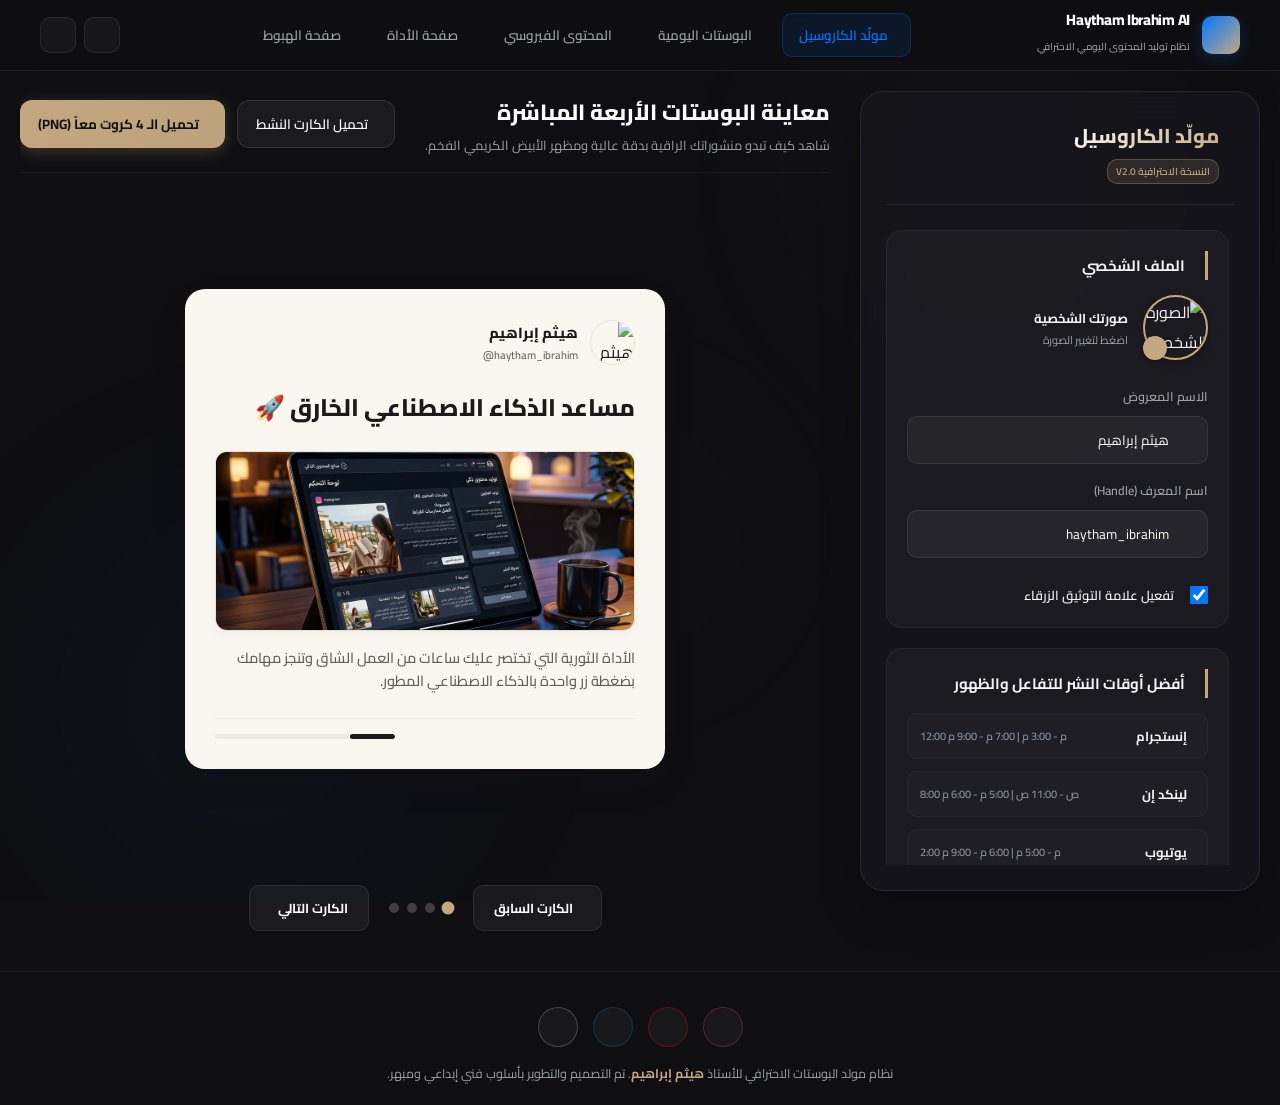
==== index.html @ 26514ce9 "Deploying Haytham AI Tools" ====
<!DOCTYPE html>
<html lang="ar" dir="rtl">
<head>
    <meta charset="UTF-8">
    <meta name="viewport" content="width=device-width, initial-scale=1.0">
    <title>مولد بوستات الكاروسيل الاحترافي | هيثم إبراهيم</title>
    
    <!-- خطوط جوجل الخط العربي Cairo والخط الإنجليزي للمؤشرات والأرقام Outfit -->
    <link rel="preconnect" href="https://fonts.googleapis.com">
    <link rel="preconnect" href="https://fonts.gstatic.com" crossorigin>
    <link href="https://fonts.googleapis.com/css2?family=Alexandria:wght@300;400;600;700;800&family=Cairo:wght@300;400;600;700;900&family=Outfit:wght@300;400;600;700&display=swap" rel="stylesheet">
    
    <!-- أيقونات RemixIcon العصرية فائقة الجودة -->
    <link href="https://cdn.jsdelivr.net/npm/remixicon@4.2.0/fonts/remixicon.css" rel="stylesheet" />
    
    <!-- نظام التنسيقات الرئيسي -->
    <link rel="stylesheet" href="css/style.css">
    
    <!-- مكتبة html2canvas لتحميل الصور بدقة عالية جداً -->
    <script src="https://cdn.jsdelivr.net/npm/html2canvas@1.4.1/dist/html2canvas.min.js"></script>
</head>
<body>

    <!-- كرات النيون التفاعلية في الخلفية -->
    <div class="bg-blobs">
        <div class="blob blob-1"></div>
        <div class="blob blob-2"></div>
        <div class="blob blob-3"></div>
    </div>

    <!-- شريط التنقل العلوي -->
    <nav class="top-navbar" id="main-nav">
        <div class="nav-container">
            <div class="nav-brand">
                <div class="brand-icon-wrap">
                    <i class="ri-robot-2-line"></i>
                </div>
                <div class="brand-text">
                    <h1>Haytham Ibrahim AI</h1>
                    <span class="brand-subtitle">نظام توليد المحتوى اليومي الاحترافي</span>
                </div>
            </div>
            <div class="nav-links">
                <a href="index.html" class="nav-link active"><i class="ri-layout-grid-line"></i> مولّد الكاروسيل</a>
                <a href="daily-posts.html" class="nav-link"><i class="ri-calendar-schedule-line"></i> البوستات اليومية</a>
                <a href="viral-generator.html" class="nav-link"><i class="ri-fire-fill"></i> المحتوى الفيروسي</a>
                <a href="tool.html" class="nav-link"><i class="ri-tools-line"></i> صفحة الأداة</a>
                <a href="instagram-profile.html" class="nav-link"><i class="ri-instagram-line"></i> صفحة الهبوط</a>
            </div>
            <div class="nav-actions">
                <button class="nav-action-btn-arrow" onclick="history.back()" title="رجوع"><i class="ri-arrow-right-line"></i></button>
                <button class="nav-action-btn-arrow" onclick="history.forward()" title="تقدم"><i class="ri-arrow-left-line"></i></button>
            </div>
        </div>
    </nav>

    <div class="app-container">
        <!-- شريط التحكم والإعدادات الجانبي (Editor) -->
        <aside class="sidebar">
            <div class="sidebar-logo">
                <i class="ri-magic-line"></i>
                <div>
                    <h2>مولّد الكاروسيل</h2>
                    <span class="badge-premium">النسخة الاحترافية V2.0</span>
                </div>
            </div>
            
            <div class="sidebar-sections-wrapper">
                <!-- 1. إعدادات الحساب والتوثيق -->
                <div class="sidebar-card">
                    <h3 class="card-title"><i class="ri-user-settings-line"></i> الملف الشخصي</h3>
                    
                    <div class="profile-editor">
                        <div class="avatar-uploader-container">
                            <div class="avatar-preview-wrapper">
                                <img id="profile-avatar-preview" src="personal_photo.png" alt="الصورة الشخصية">
                                <label for="avatar-upload" class="btn-upload-avatar">
                                    <i class="ri-camera-lens-line"></i>
                                </label>
                            </div>
                            <input type="file" id="avatar-upload" accept="image/*" style="display: none;">
                            <div class="avatar-uploader-info">
                                <span class="upload-title">صورتك الشخصية</span>
                                <small class="text-muted">اضغط لتغيير الصورة</small>
                            </div>
                        </div>
                        
                        <div class="form-group">
                            <label for="username-input">الاسم المعروض</label>
                            <div class="input-with-icon">
                                <i class="ri-user-line"></i>
                                <input type="text" id="username-input" value="هيثم إبراهيم" placeholder="أدخل اسمك الكريم">
                            </div>
                        </div>
                        
                        <div class="form-group">
                            <label for="handle-input">اسم المعرف (Handle)</label>
                            <div class="input-with-icon">
                                <i class="ri-at-line"></i>
                                <input type="text" id="handle-input" value="haytham_ibrahim" placeholder="مثال: haytham_tech">
                            </div>
                        </div>
                        
                        <div class="checkbox-group">
                            <input type="checkbox" id="verified-toggle" checked>
                            <label for="verified-toggle" class="verified-label">
                                <i class="ri-checkbox-circle-fill verified-badge-icon"></i>
                                <span>تفعيل علامة التوثيق الزرقاء</span>
                            </label>
                        </div>
                    </div>
                </div>

                <!-- بطاقة أوقات النشر المثالية -->
                <div class="sidebar-card publishing-times-card">
                    <h3 class="card-title"><i class="ri-time-line"></i> أفضل أوقات النشر للتفاعل والظهور</h3>
                    <div class="publishing-times-list">
                        <div class="time-item instagram">
                            <div class="platform-info">
                                <i class="ri-instagram-line"></i>
                                <span>إنستجرام</span>
                            </div>
                            <span class="time-value">12:00 م - 3:00 م | 7:00 م - 9:00 م</span>
                        </div>
                        <div class="time-item linkedin">
                            <div class="platform-info">
                                <i class="ri-linkedin-box-line"></i>
                                <span>لينكد إن</span>
                            </div>
                            <span class="time-value">8:00 ص - 11:00 ص | 5:00 م - 6:00 م</span>
                        </div>
                        <div class="time-item youtube">
                            <div class="platform-info">
                                <i class="ri-youtube-line"></i>
                                <span>يوتيوب</span>
                            </div>
                            <span class="time-value">2:00 م - 5:00 م | 6:00 م - 9:00 م</span>
                        </div>
                        <div class="time-item twitter-x">
                            <div class="platform-info">
                                <i class="ri-twitter-x-line"></i>
                                <span>منصة X</span>
                            </div>
                            <span class="time-value">9:00 ص - 12:00 م | 6:00 م - 8:00 م</span>
                        </div>
                    </div>
                </div>

                <!-- 2. التوليد التلقائي بالذكاء الاصطناعي (AI Automation System) -->
                <div class="sidebar-card" style="border: 1px solid rgba(0, 119, 255, 0.25); background: linear-gradient(135deg, rgba(0, 119, 255, 0.05) 0%, rgba(255,255,255,0.01) 100%);">
                    <h3 class="card-title" style="border-right-color: var(--accent-blue);"><i class="ri-robot-3-line" style="color: var(--accent-blue);"></i> صناعة المحتوى التلقائي بالذكاء الاصطناعي</h3>
                    
                    <div class="form-group">
                        <label for="ai-niche-select">تصنيف أداة الذكاء الاصطناعي</label>
                        <select id="ai-niche-select">
                            <option value="text">✍️ توليد وكتابة النصوص والمقالات (Text AI)</option>
                            <option value="image">🎨 تصميم الصور والرسم الرقمي (Image AI)</option>
                            <option value="video">🎬 تحرير وصناعة الفيديو والأنيميشن (Video AI)</option>
                            <option value="coding">💻 البرمجة وتطوير المواقع الذكية (Coding AI)</option>
                            <option value="productivity">⚡ تحسين الإنتاجية وتنظيم الأعمال (Productivity AI)</option>
                            <option value="audio">🎵 الهندسة الصوتية والموسيقى الذكية (Audio AI)</option>
                        </select>
                    </div>

                    <div class="form-group" style="margin-top: 10px; display: none;">
                        <label for="ai-tool-concept">اسم الأداة أو فكرتها باللغة العربية *</label>
                        <input type="text" id="ai-tool-concept" value="اتوماتيك مع التنوع">
                    </div>

                    <div class="form-group" style="margin-top: 10px;">
                        <label for="ai-tone-select">نبرة وصوت الكتابة</label>
                        <select id="ai-tone-select">
                            <option value="enthusiastic" selected>🔥 حماسي وتفاعلي جداً</option>
                            <option value="professional">💼 مهني ووقور</option>
                            <option value="creative">💡 إبداعي وعميق</option>
                            <option value="informative">📚 تعليمي ومبسط</option>
                        </select>
                    </div>

                    <button class="btn-primary" id="btn-generate-ai" style="width: 100%; justify-content: center; margin-top: 15px; background: linear-gradient(135deg, var(--accent-blue) 0%, #0055cc 100%); color: #fff; box-shadow: 0 4px 15px rgba(0, 119, 255, 0.3);">
                        <i class="ri-sparkles-line"></i>
                        <span>توليد المحتوى التلقائي للبوستات ✨</span>
                    </button>
                </div>

                <!-- 3. محرر البوستات الأربعة -->
                <div class="sidebar-card">
                    <h3 class="card-title"><i class="ri-draft-line"></i> محتوى كروت الكاروسيل (4 بوستات)</h3>
                    
                    <div class="tabs-control">
                        <button class="tab-btn active" data-tab="post-1">البوست 1 <small>الأداة</small></button>
                        <button class="tab-btn" data-tab="post-2">البوست 2 <small>الشرح</small></button>
                        <button class="tab-btn" data-tab="post-3">البوست 3 <small>الطريقة</small></button>
                        <button class="tab-btn" data-tab="post-4">البوست 4 <small>الرابط</small></button>
                    </div>
                    
                    <!-- محتوى التاب 1: الأداة -->
                    <div class="tab-pane active" id="pane-post-1">
                        <div class="form-group">
                            <label for="p1-title">عنوان البوست (اسم الأداة) *</label>
                            <input type="text" id="p1-title" value="مساعد الذكاء الاصطناعي الخارق 🚀" placeholder="أدخل اسم الأداة...">
                        </div>
                        <div class="form-group">
                            <label for="p1-subtitle">وصف البوست (الفكرة الأساسية)</label>
                            <textarea id="p1-subtitle" rows="3" placeholder="اكتب نبذة سريعة تشد الانتباه للأداة...">الأداة الثورية التي تختصر عليك ساعات من العمل الشاق وتنجز مهامك بضغطة زر واحدة بالذكاء الاصطناعي المطور.</textarea>
                        </div>
                        <div class="form-group">
                            <label for="p1-tag">شعار فرعي (Tag)</label>
                            <input type="text" id="p1-tag" value="أدوات ذكية" placeholder="مثال: ذكاء اصطناعي">
                        </div>
                        <div class="form-group" style="display: none;">
                            <label for="p1-icon">أيقونة الأداة</label>
                            <select id="p1-icon">
                                <option value="ri-magic-line" selected>عصا سحرية</option>
                                <option value="ri-cpu-line">معالج / تكنولوجيا</option>
                                <option value="ri-flashlight-line">برق / سرعة</option>
                                <option value="ri-code-s-slash-line">أكواد برمجية</option>
                                <option value="ri-lightbulb-line">فكرة / إضاءة</option>
                                <option value="ri-rocket-line">صاروخ</option>
                            </select>
                        </div>
                    </div>
                    
                    <!-- محتوى التاب 2: الشرح -->
                    <div class="tab-pane" id="pane-post-2">
                        <div class="form-group">
                            <label for="p2-title">عنوان البوست (الشرح) *</label>
                            <input type="text" id="p2-title" value="ما هي هذه الأداة وبماذا تفيدك؟ 🤔" placeholder="أدخل عنوان الشرح...">
                        </div>
                        <div class="form-group">
                            <label>أبرز المميزات والشرح (3 نقاط)</label>
                            <div class="input-list">
                                <div class="input-item">
                                    <span class="number-badge">1</span>
                                    <input type="text" class="p2-point" value="توليد فوري ومؤتمت للمحتوى الاحترافي بدون خبرة سابقة" placeholder="الميزة الأولى">
                                </div>
                                <div class="input-item">
                                    <span class="number-badge">2</span>
                                    <input type="text" class="p2-point" value="توفير أكثر من 70% من الوقت والجهد المبذول في التصميم والتفكير" placeholder="الميزة الثانية">
                                </div>
                                <div class="input-item">
                                    <span class="number-badge">3</span>
                                    <input type="text" class="p2-point" value="خوارزميات ذكية متوافقة تماماً مع معايير السيو والانتشار السريع" placeholder="الميزة الثالث">
                                </div>
                            </div>
                        </div>
                    </div>
                    
                    <!-- محتوى التاب 3: الطريقة -->
                    <div class="tab-pane" id="pane-post-3">
                        <div class="form-group">
                            <label for="p3-title">عنوان البوست (طريقة الاستخدام) *</label>
                            <input type="text" id="p3-title" value="طريقة الاستخدام بثلاث خطوات بسيطة 🛠️" placeholder="عنوان طريقة الاستخدام...">
                        </div>
                        <div class="form-group">
                            <label>خطوات الاستخدام بالتفصيل (3 خطوات)</label>
                            <div class="input-list">
                                <div class="input-item">
                                    <span class="number-badge">1</span>
                                    <input type="text" class="p3-step" value="قم بالدخول إلى رابط الأداة الرسمي الموضح في البوست القادم" placeholder="الخطوة الأولى">
                                </div>
                                <div class="input-item">
                                    <span class="number-badge">2</span>
                                    <input type="text" class="p3-step" value="اكتب فكرتك أو مشروعك ودع الذكاء الاصطناعي يقوم بالسحر فوراً" placeholder="الخطوة الثانية">
                                </div>
                                <div class="input-item">
                                    <span class="number-badge">3</span>
                                    <input type="text" class="p3-step" value="احفظ النتيجة بنقرة واحدة وشاركها مع أصدقائك ومتابعيك بكل سهولة" placeholder="الخطوة الثالثة">
                                </div>
                            </div>
                        </div>
                    </div>
                    
                    <!-- محتوى التاب 4: الرابط والدعوة تفاعلية -->
                    <div class="tab-pane" id="pane-post-4">
                        <div class="form-group">
                            <label for="p4-title">عنوان البوست (رابط الأداة) *</label>
                            <input type="text" id="p4-title" value="ابدأ الآن مجاناً ووفّر وقتك! 🔗" placeholder="أدخل عنوان الرابط...">
                        </div>
                        <div class="form-group" style="display: none;">
                            <label for="p4-link">رابط الأداة (الموقع)</label>
                            <input type="text" id="p4-link" value="www.haythamtech.com/tool" placeholder="أدخل رابط الأداة...">
                        </div>
                        <div class="form-group">
                            <label for="p4-cta">العبارة التفاعلية (في نهاية البوست) *</label>
                            <textarea id="p4-cta" rows="3" placeholder="عبارة تشجيعية في الأسفل...">احفظ الفيديو وتابعنى لتعرف كل جديد اضغط لايك شارك مع اصدقاء</textarea>
                        </div>
                        <div class="form-group">
                            <label for="p4-tag">شعار فرعي (Tag)</label>
                            <input type="text" id="p4-tag2" value="سجل الآن" placeholder="مثال: جربها الآن">
                        </div>
                    </div>
                </div>

                <!-- 3. خيارات التصميم (اللون الكريمي الأبيض) -->
                <div class="sidebar-card">
                    <h3 class="card-title"><i class="ri-palette-line"></i> تخصيص درجات الأبيض الكريمي</h3>
                    
                    <div class="theme-selector-grid">
                        <button class="theme-btn active" data-bg="#FAF6F0" data-text="#1A1A1A" data-accent="#C5A880" style="background-color: #FAF6F0; color: #1A1A1A;">
                            كريمي دافئ
                        </button>
                        <button class="theme-btn" data-bg="#F5EFEB" data-text="#2D2D2D" data-accent="#8E7C68" style="background-color: #F5EFEB; color: #2D2D2D;">
                            رمال ناعمة
                        </button>
                        <button class="theme-btn" data-bg="#FFFDF0" data-text="#1E1E1E" data-accent="#B3925D" style="background-color: #FFFDF0; color: #1E1E1E;">
                            ياقوت عاجي
                        </button>
                        <button class="theme-btn" data-bg="#FFFFFF" data-text="#111111" data-accent="#0077FF" style="background-color: #FFFFFF; color: #111111;">
                            أبيض ناصع
                        </button>
                    </div>

                    <div class="form-group" style="margin-top: 15px;">
                        <label for="card-shadow-slider">قوة ظلال الكروت الراقية</label>
                        <input type="range" id="card-shadow-slider" min="0" max="3" value="1" step="1">
                        <div class="slider-labels">
                            <span>بدون</span>
                            <span>خفيفة</span>
                            <span>متوسطة</span>
                            <span>طافية</span>
                        </div>
                    </div>
                    
                    <div class="form-group">
                        <label for="card-radius-slider">استدارة زوايا الكروت</label>
                        <input type="range" id="card-radius-slider" min="0" max="30" value="16" step="2">
                    </div>

                    <div class="form-group" style="margin-top: 15px;">
                        <label for="card-size-select">أبعاد ومقاس المنشور (Social Media Size)</label>
                        <select id="card-size-select">
                            <option value="ratio-1-1" selected>🟥 مربع (1:1) - LinkedIn / Instagram Carousel</option>
                            <option value="ratio-4-5">📊 بورتريه (4:5) - Instagram Feed / Facebook</option>
                            <option value="ratio-9-16">📱 طولي / ريلز (9:16) - Story / TikTok / Shorts</option>
                            <option value="ratio-16-9">🖥️ أفقي (16:9) - Twitter / X / YouTube</option>
                        </select>
                    </div>
                </div>

                <!-- 4. روابط سريعة للموقع والأداة -->
                <div class="sidebar-card action-card">
                    <h3 class="card-title"><i class="ri-link-m"></i> صفحة الأداة والشرح</h3>
                    <p class="text-sm">قمنا بإنشاء صفحة هبوط إبداعية متكاملة ومستقلة تحتوي على الأداة بالشرح الحصري باسمك وصورتك الشخصية.</p>
                    <a href="tool.html" target="_blank" class="btn-link-tool">
                        <i class="ri-external-link-line"></i>
                        <span>عرض صفحة الأداة والشرح (tool.html)</span>
                    </a>
                    
                    <button id="btn-copy-manychat-link" class="btn-secondary" style="width: 100%; justify-content: center; margin-top: 10px; font-size: 13px; background: rgba(0, 119, 255, 0.1); color: var(--accent-blue); border-color: rgba(0, 119, 255, 0.2); transition: all 0.3s ease;">
                        <i class="ri-robot-line"></i>
                        <span>نسخ رابط الأداة لـ ManyChat 🤖</span>
                    </button>
                </div>

                <!-- 5. الكابشن والهاشتاجات المولدة الجاهزة للنشر -->
                <div class="sidebar-card" id="ai-caption-card" style="display: none; border: 1px dashed rgba(197, 168, 128, 0.3); background: rgba(197, 168, 128, 0.02);">
                    <h3 class="card-title"><i class="ri-chat-quote-line"></i> كابشن وهاشتاجات شبكات التواصل</h3>
                    <p class="text-sm" style="margin-bottom: 10px;">تم توليد كابشن جاهز ومقالات وهاشتاجات مخصصة للأداة لتنسخها وتنشرها مع الكروت فوراً!</p>
                    
                    <div class="form-group">
                        <textarea id="ai-caption-output" rows="8" readonly style="background: rgba(0,0,0,0.15); border-color: rgba(255,255,255,0.05); color: #fff; font-size: 12px; line-height: 1.5; direction: rtl; font-family: 'Cairo', sans-serif; resize: none;"></textarea>
                    </div>
                    
                    <button class="btn-secondary" id="btn-copy-caption" style="width: 100%; justify-content: center; margin-top: 10px; font-size: 12px;">
                        <i class="ri-file-copy-2-line"></i>
                        <span>نسخ الكابشن والهاشتاجات 📋</span>
                    </button>
                </div>
            </div>
        </aside>

        <!-- منطقة العرض المباشر للبوستات الأربعة (Live Preview) -->
        <main class="main-content">
            <header class="preview-header">
                <div>
                    <h1>معاينة البوستات الأربعة المباشرة</h1>
                    <p class="text-muted">شاهد كيف تبدو منشوراتك الراقية بدقة عالية ومظهر الأبيض الكريمي الفخم.</p>
                </div>
                
                <div class="header-actions">
                    <button class="btn-secondary" id="btn-export-single" title="تحميل الكارت النشط حالياً">
                        <i class="ri-image-line"></i>
                        <span>تحميل الكارت النشط</span>
                    </button>
                    <button class="btn-primary" id="btn-export-all">
                        <i class="ri-download-cloud-2-line"></i>
                        <span>تحميل الـ 4 كروت معاً (PNG)</span>
                    </button>
                </div>
            </header>

            <!-- الكروت الأربعة - الكاروسيل الفعلي -->
            <div class="carousel-preview-container">
                
                <!-- كارت 1: الأداة -->
                <div class="carousel-card active-card" id="post-card-1" data-slide="1">
                    <!-- رأس الكارت: الملف الشخصي والتوثيق -->
                    <div class="card-header-profile">
                        <div class="profile-left">
                            <img class="user-avatar-img" src="personal_photo.png" alt="هيثم إبراهيم">
                            <div class="profile-info-text">
                                <div class="name-badge-wrapper">
                                    <span class="user-display-name">هيثم إبراهيم</span>
                                    <i class="ri-checkbox-circle-fill verified-badge-icon" id="card-verified-1"></i>
                                </div>
                                <span class="user-handle-text">@haytham_ibrahim</span>
                            </div>
                        </div>
                        <i class="ri-more-line card-menu-dots"></i>
                    </div>

                    <!-- محتوى الكارت -->
                    <div class="card-body">
                        <div class="card-tag-wrapper">
                            <span class="card-tag" id="card-1-tag">أدوات ذكية</span>
                        </div>
                        
                        <h2 class="card-headline-title" id="card-1-title">مساعد الذكاء الاصطناعي الخارق 🚀</h2>
                        
                        <div class="card-main-image-container">
                            <img id="card-1-image-element" src="tool_example_mockup.png" alt="توضيح عمل الأداة" class="card-main-image">
                            <!-- عنصر مخفي للمحافظة على توافق منطق الجافاسكريبت للأيقونات -->
                            <i id="card-1-icon-element" style="display: none;"></i>
                        </div>

                        <p class="card-description-text" id="card-1-desc">الأداة الثورية التي تختصر عليك ساعات من العمل الشاق وتنجز مهامك بضغطة زر واحدة بالذكاء الاصطناعي المطور.</p>
                    </div>

                    <!-- ذيل الكارت: التفاعل والمؤشر -->
                    <div class="card-footer">
                        <div class="interactive-icons">
                            <i class="ri-heart-3-line"></i>
                            <i class="ri-chat-3-line"></i>
                            <i class="ri-share-forward-line"></i>
                        </div>
                        <div class="slide-indicator">
                            <div class="progress-bar-container">
                                <div class="progress-bar-fill" style="width: 25%;"></div>
                            </div>
                        </div>
                    </div>
                </div>

                <!-- كارت 2: الشرح -->
                <div class="carousel-card" id="post-card-2" data-slide="2">
                    <div class="card-header-profile">
                        <div class="profile-left">
                            <img class="user-avatar-img" src="personal_photo.png" alt="هيثم إبراهيم">
                            <div class="profile-info-text">
                                <div class="name-badge-wrapper">
                                    <span class="user-display-name">هيثم إبراهيم</span>
                                    <i class="ri-checkbox-circle-fill verified-badge-icon" id="card-verified-2"></i>
                                </div>
                                <span class="user-handle-text">@haytham_ibrahim</span>
                            </div>
                        </div>
                        <i class="ri-more-line card-menu-dots"></i>
                    </div>

                    <div class="card-body">
                        <div class="card-tag-wrapper">
                            <span class="card-tag">الشرح المفصل</span>
                        </div>
                        
                        <h2 class="card-headline-title" id="card-2-title">ما هي هذه الأداة وبماذا تفيدك؟ 🤔</h2>
                        
                        <div class="card-points-list">
                            <div class="card-point-item">
                                <div class="point-icon"><i class="ri-checkbox-circle-line"></i></div>
                                <p id="card-2-p1">توليد فوري ومؤتمت للمحتوى الاحترافي بدون خبرة سابقة</p>
                            </div>
                            <div class="card-point-item">
                                <div class="point-icon"><i class="ri-checkbox-circle-line"></i></div>
                                <p id="card-2-p2">توفير أكثر من 70% من الوقت والجهد المبذول في التصميم والتفكير</p>
                            </div>
                            <div class="card-point-item">
                                <div class="point-icon"><i class="ri-checkbox-circle-line"></i></div>
                                <p id="card-2-p3">خوارزميات ذكية متوافقة تماماً مع معايير السيو والانتشار السريع</p>
                            </div>
                        </div>
                    </div>

                    <div class="card-footer">
                        <div class="interactive-icons">
                            <i class="ri-heart-3-line"></i>
                            <i class="ri-chat-3-line"></i>
                            <i class="ri-share-forward-line"></i>
                        </div>
                        <div class="slide-indicator">
                            <div class="progress-bar-container">
                                <div class="progress-bar-fill" style="width: 50%;"></div>
                            </div>
                        </div>
                    </div>
                </div>

                <!-- كارت 3: الطريقة -->
                <div class="carousel-card" id="post-card-3" data-slide="3">
                    <div class="card-header-profile">
                        <div class="profile-left">
                            <img class="user-avatar-img" src="personal_photo.png" alt="هيثم إبراهيم">
                            <div class="profile-info-text">
                                <div class="name-badge-wrapper">
                                    <span class="user-display-name">هيثم إبراهيم</span>
                                    <i class="ri-checkbox-circle-fill verified-badge-icon" id="card-verified-3"></i>
                                </div>
                                <span class="user-handle-text">@haytham_ibrahim</span>
                            </div>
                        </div>
                        <i class="ri-more-line card-menu-dots"></i>
                    </div>

                    <div class="card-body">
                        <div class="card-tag-wrapper">
                            <span class="card-tag">خطوات الاستخدام</span>
                        </div>
                        
                        <h2 class="card-headline-title" id="card-3-title">طريقة الاستخدام بثلاث خطوات بسيطة 🛠️</h2>
                        
                        <div class="card-steps-vertical">
                            <div class="card-step-item">
                                <div class="step-num-badge">1</div>
                                <p id="card-3-s1">قم بالدخول إلى رابط الأداة الرسمي الموضح في البوست القادم</p>
                            </div>
                            <div class="card-step-item">
                                <div class="step-num-badge">2</div>
                                <p id="card-3-s2">اكتب فكرتك أو مشروعك ودع الذكاء الاصطناعي يقوم بالسحر فوراً</p>
                            </div>
                            <div class="card-step-item">
                                <div class="step-num-badge">3</div>
                                <p id="card-3-s3">احفظ النتيجة بنقرة واحدة وشاركها مع أصدقائك ومتابعيك بكل سهولة</p>
                            </div>
                        </div>
                    </div>

                    <div class="card-footer">
                        <div class="interactive-icons">
                            <i class="ri-heart-3-line"></i>
                            <i class="ri-chat-3-line"></i>
                            <i class="ri-share-forward-line"></i>
                        </div>
                        <div class="slide-indicator">
                            <div class="progress-bar-container">
                                <div class="progress-bar-fill" style="width: 75%;"></div>
                            </div>
                        </div>
                    </div>
                </div>

                <!-- كارت 4: الرابط والدعوة التفاعلية -->
                <div class="carousel-card" id="post-card-4" data-slide="4">
                    <div class="card-header-profile">
                        <div class="profile-left">
                            <img class="user-avatar-img" src="personal_photo.png" alt="هيثم إبراهيم">
                            <div class="profile-info-text">
                                <div class="name-badge-wrapper">
                                    <span class="user-display-name">هيثم إبراهيم</span>
                                    <i class="ri-checkbox-circle-fill verified-badge-icon" id="card-verified-4"></i>
                                </div>
                                <span class="user-handle-text">@haytham_ibrahim</span>
                            </div>
                        </div>
                        <i class="ri-more-line card-menu-dots"></i>
                    </div>

                    <div class="card-body">
                        <div class="card-tag-wrapper">
                            <span class="card-tag" id="card-4-tag">جربها الآن</span>
                        </div>
                        
                        <h2 class="card-headline-title" id="card-4-title">ابدأ الآن مجاناً ووفّر وقتك! 🔗</h2>
                        
                        <!-- تصميم كارت الرابط الفاخر -->
                        <div class="card-link-container" style="display: none;">
                            <i class="ri-global-line link-globe-icon"></i>
                            <span class="link-url-display" id="card-4-link-display">www.haythamtech.com/tool</span>
                        </div>

                        <!-- العبارة التفاعلية الكبيرة المطلوبة -->
                        <div class="card-cta-box">
                            <p id="card-4-cta-text">احفظ الفيديو وتابعنى لتعرف كل جديد اضغط لايك شارك مع اصدقاء</p>
                        </div>
                    </div>

                    <div class="card-footer">
                        <div class="interactive-icons">
                            <i class="ri-heart-3-line"></i>
                            <i class="ri-chat-3-line"></i>
                            <i class="ri-share-forward-line"></i>
                        </div>
                        <div class="slide-indicator">
                            <div class="progress-bar-container">
                                <div class="progress-bar-fill" style="width: 100%;"></div>
                            </div>
                        </div>
                    </div>
                </div>

            </div>

            <!-- أزرار الانتقال لكروت المعاينة -->
            <div class="carousel-navigation-buttons">
                <button class="nav-btn prev-btn" id="btn-prev-slide"><i class="ri-arrow-right-s-line"></i> الكارت السابق</button>
                <div class="nav-dots" id="carousel-dots-container">
                    <span class="nav-dot active-dot" data-slide="1"></span>
                    <span class="nav-dot" data-slide="2"></span>
                    <span class="nav-dot" data-slide="3"></span>
                    <span class="nav-dot" data-slide="4"></span>
                </div>
                <button class="nav-btn next-btn" id="btn-next-slide">الكارت التالي <i class="ri-arrow-left-s-line"></i></button>
            </div>
        </main>
    </div>

    <!-- تذييل الصفحة الاحترافي -->
    <footer class="app-footer">
        <div class="footer-socials">
            <a href="https://instagram.com" target="_blank" class="footer-social-icon instagram"><i class="ri-instagram-line"></i></a>
            <a href="https://youtube.com" target="_blank" class="footer-social-icon youtube"><i class="ri-youtube-line"></i></a>
            <a href="https://linkedin.com" target="_blank" class="footer-social-icon linkedin"><i class="ri-linkedin-box-line"></i></a>
            <a href="https://twitter.com" target="_blank" class="footer-social-icon twitter-x"><i class="ri-twitter-x-line"></i></a>
        </div>
        <p>نظام مولد البوستات الاحترافي للأستاذ <strong>هيثم إبراهيم</strong>. تم التصميم والتطوير بأسلوب فني إبداعي ومبهر.</p>
    </footer>

    <!-- استدعاء المنطق البرمجي -->
    <!-- مكتبة JSZip لتحميل الكروت في ملف مضغوط لتخطي حظر المتصفح -->
    <script src="https://cdnjs.cloudflare.com/ajax/libs/jszip/3.10.1/jszip.min.js"></script>
    <script src="js/app.js"></script>
</body>
</html>
---- css/style.css ----
/* ------------------------------------------------------------- */
/* نظام التنسيقات الرئيسي الفاخر | مولد كروت الكاروسيل للأستاذ هيثم إبراهيم */
/* ------------------------------------------------------------- */

/* 1. إعدادات المتغيرات العامة للألوان والنظام البصري */
:root {
    --bg-app-dark: #0f0f12;
    --bg-sidebar-dark: rgba(22, 22, 28, 0.75);
    --border-glass: rgba(255, 255, 255, 0.08);
    --text-primary-dark: #f3f3f6;
    --text-secondary-dark: #9da0a6;
    --accent-blue: #0077FF;
    --accent-gold: #C5A880;
    
    /* متغيرات كروت الكاروسيل الافتراضية (Creamy White Theme) */
    --card-bg: #FAF6F0;
    --card-text-main: #1A1A1A;
    --card-text-muted: #625E5A;
    --card-accent: #C5A880;
    --card-border-radius: 20px;
    --card-shadow: 0 15px 35px rgba(34, 30, 26, 0.08), 0 5px 15px rgba(34, 30, 26, 0.04);
}

/* 2. التهيئة العامة للمستعرض والصفحة */
* {
    margin: 0;
    padding: 0;
    box-sizing: border-box;
    font-family: 'Cairo', 'Alexandria', sans-serif;
    outline: none;
    -webkit-tap-highlight-color: transparent;
}

body {
    background-color: var(--bg-app-dark);
    color: var(--text-primary-dark);
    min-height: 100vh;
    display: flex;
    flex-direction: column;
    overflow-x: hidden;
    position: relative;
}

/* كرات النيون التفاعلية في الخلفية لجعل التصميم نابضاً بالحياة */
.bg-blobs {
    position: fixed;
    top: 0;
    left: 0;
    width: 100vw;
    height: 100vh;
    z-index: -1;
    overflow: hidden;
    pointer-events: none;
}

.blob {
    position: absolute;
    border-radius: 50%;
    filter: blur(120px);
    opacity: 0.15;
    animation: floatBlob 12s infinite alternate ease-in-out;
}

.blob-1 {
    width: 450px;
    height: 450px;
    background: radial-gradient(circle, rgba(197,168,128,0.5) 0%, rgba(0,0,0,0) 70%);
    top: -50px;
    right: 5%;
}

.blob-2 {
    width: 600px;
    height: 600px;
    background: radial-gradient(circle, rgba(0,119,255,0.4) 0%, rgba(0,0,0,0) 70%);
    bottom: -100px;
    left: -50px;
    animation-delay: 2s;
}

.blob-3 {
    width: 350px;
    height: 350px;
    background: radial-gradient(circle, rgba(239,234,228,0.3) 0%, rgba(0,0,0,0) 70%);
    top: 40%;
    left: 35%;
    animation-delay: 4s;
}

@keyframes floatBlob {
    0% { transform: translate(0, 0) scale(1); }
    100% { transform: translate(40px, 30px) scale(1.1); }
}

/* 3. حاوية التطبيق الرئيسي */
.app-container {
    display: flex;
    flex: 1;
    width: 100%;
    max-width: 1600px;
    margin: 0 auto;
    padding: 20px;
    gap: 30px;
}

/* 4. شريط التحكم والإعدادات الجانبي (Aside) */
.sidebar {
    width: 400px;
    flex-shrink: 0;
    background: var(--bg-sidebar-dark);
    backdrop-filter: blur(25px);
    -webkit-backdrop-filter: blur(25px);
    border: 1px solid var(--border-glass);
    border-radius: 24px;
    padding: 25px;
    display: flex;
    flex-direction: column;
    height: calc(100vh - 100px);
    position: sticky;
    top: 20px;
    box-shadow: 0 20px 40px rgba(0, 0, 0, 0.3);
    z-index: 10;
}

.sidebar-logo {
    display: flex;
    align-items: center;
    gap: 15px;
    margin-bottom: 25px;
    padding-bottom: 20px;
    border-bottom: 1px solid var(--border-glass);
}

.sidebar-logo i {
    font-size: 28px;
    color: var(--accent-gold);
    text-shadow: 0 0 10px rgba(197, 168, 128, 0.4);
}

.sidebar-logo h2 {
    font-size: 20px;
    font-weight: 800;
    background: linear-gradient(135deg, #fff 0%, #C5A880 100%);
    -webkit-background-clip: text;
    -webkit-text-fill-color: transparent;
}

.badge-premium {
    font-size: 10px;
    background: rgba(197, 168, 128, 0.15);
    color: var(--accent-gold);
    padding: 2px 8px;
    border-radius: 10px;
    border: 1px solid rgba(197, 168, 128, 0.3);
    font-weight: 600;
    margin-top: 2px;
    display: inline-block;
}

.sidebar-sections-wrapper {
    flex: 1;
    overflow-y: auto;
    padding-right: 5px;
    display: flex;
    flex-direction: column;
    gap: 20px;
}

/* تنسيق شريط التمرير داخل السايدبار */
.sidebar-sections-wrapper::-webkit-scrollbar {
    width: 6px;
}
.sidebar-sections-wrapper::-webkit-scrollbar-track {
    background: transparent;
}
.sidebar-sections-wrapper::-webkit-scrollbar-thumb {
    background: rgba(255, 255, 255, 0.1);
    border-radius: 10px;
}
.sidebar-sections-wrapper::-webkit-scrollbar-thumb:hover {
    background: rgba(255, 255, 255, 0.2);
}

/* بطاقات التحكم داخل السايدبار */
.sidebar-card {
    background: rgba(255, 255, 255, 0.03);
    border: 1px solid rgba(255, 255, 255, 0.05);
    border-radius: 16px;
    padding: 20px;
}

.card-title {
    font-size: 15px;
    font-weight: 700;
    color: var(--text-primary-dark);
    margin-bottom: 15px;
    display: flex;
    align-items: center;
    gap: 10px;
    border-right: 3px solid var(--accent-gold);
    padding-right: 10px;
}

/* محرر الملف الشخصي */
.profile-editor {
    display: flex;
    flex-direction: column;
    gap: 15px;
}

.avatar-uploader-container {
    display: flex;
    align-items: center;
    gap: 15px;
    margin-bottom: 10px;
}

.avatar-preview-wrapper {
    position: relative;
    width: 65px;
    height: 65px;
    border-radius: 50%;
    border: 2px solid var(--accent-gold);
    box-shadow: 0 4px 10px rgba(0, 0, 0, 0.2);
}

.avatar-preview-wrapper img {
    width: 100%;
    height: 100%;
    object-fit: cover;
    border-radius: 50%;
}

.btn-upload-avatar {
    position: absolute;
    bottom: -2px;
    left: -2px;
    width: 24px;
    height: 24px;
    border-radius: 50%;
    background: var(--accent-gold);
    color: #1A1A1A;
    display: flex;
    align-items: center;
    justify-content: center;
    cursor: pointer;
    font-size: 12px;
    box-shadow: 0 2px 5px rgba(0,0,0,0.3);
    transition: all 0.2s ease;
}

.btn-upload-avatar:hover {
    transform: scale(1.1);
    background: #fff;
}

.avatar-uploader-info {
    display: flex;
    flex-direction: column;
}

.avatar-uploader-info .upload-title {
    font-size: 13px;
    font-weight: 700;
    color: var(--text-primary-dark);
}

.text-muted {
    font-size: 11px;
    color: var(--text-secondary-dark);
}

/* تنسيقات عناصر النماذج (Forms Elements) */
.form-group {
    display: flex;
    flex-direction: column;
    gap: 8px;
}

.form-group label {
    font-size: 12.5px;
    font-weight: 600;
    color: var(--text-secondary-dark);
}

.input-with-icon {
    position: relative;
}

.input-with-icon i {
    position: absolute;
    right: 12px;
    top: 50%;
    transform: translateY(-50%);
    color: var(--text-secondary-dark);
    font-size: 15px;
}

.input-with-icon input {
    padding-right: 38px !important;
}

input[type="text"], select, textarea {
    width: 100%;
    padding: 10px 14px;
    background: rgba(255, 255, 255, 0.05);
    border: 1px solid rgba(255, 255, 255, 0.08);
    border-radius: 10px;
    color: #fff;
    font-size: 13.5px;
    font-family: 'Cairo', sans-serif;
    transition: all 0.3s ease;
}

input[type="text"]:focus, select:focus, textarea:focus {
    border-color: var(--accent-gold);
    background: rgba(255, 255, 255, 0.08);
    box-shadow: 0 0 8px rgba(197, 168, 128, 0.2);
}

.checkbox-group {
    display: flex;
    align-items: center;
    gap: 10px;
    margin-top: 10px;
}

.checkbox-group input[type="checkbox"] {
    width: 18px;
    height: 18px;
    cursor: pointer;
    accent-color: var(--accent-blue);
}

.verified-label {
    display: flex;
    align-items: center;
    gap: 6px;
    font-size: 13px;
    font-weight: 600;
    color: var(--text-primary-dark);
    cursor: pointer;
}

.verified-badge-icon {
    color: var(--accent-blue);
    font-size: 16px;
}

/* تبديل تبويبات البوستات الأربعة */
.tabs-control {
    display: grid;
    grid-template-columns: repeat(4, 1fr);
    gap: 5px;
    margin-bottom: 15px;
    background: rgba(0, 0, 0, 0.2);
    padding: 4px;
    border-radius: 10px;
}

.tab-btn {
    padding: 8px 4px;
    background: transparent;
    border: none;
    color: var(--text-secondary-dark);
    font-size: 11px;
    font-weight: 700;
    cursor: pointer;
    border-radius: 6px;
    transition: all 0.2s ease;
    display: flex;
    flex-direction: column;
    align-items: center;
}

.tab-btn small {
    font-size: 8.5px;
    opacity: 0.8;
    margin-top: 1px;
}

.tab-btn.active {
    background: var(--accent-gold);
    color: #1A1A1A;
}

.tab-pane {
    display: none;
    flex-direction: column;
    gap: 15px;
}

.tab-pane.active {
    display: flex;
}

/* قائمة المدخلات المتسلسلة للمميزات والخطوات */
.input-list {
    display: flex;
    flex-direction: column;
    gap: 10px;
}

.input-item {
    display: flex;
    align-items: center;
    gap: 10px;
}

.number-badge {
    width: 25px;
    height: 25px;
    border-radius: 50%;
    background: rgba(197, 168, 128, 0.15);
    color: var(--accent-gold);
    border: 1px solid rgba(197, 168, 128, 0.3);
    display: flex;
    align-items: center;
    justify-content: center;
    font-size: 12px;
    font-weight: 700;
    flex-shrink: 0;
}

/* اختيار درجات الأبيض الكريمي */
.theme-selector-grid {
    display: grid;
    grid-template-columns: repeat(2, 1fr);
    gap: 10px;
}

.theme-btn {
    padding: 10px;
    border: 1px solid rgba(255,255,255,0.08);
    border-radius: 10px;
    cursor: pointer;
    font-size: 12.5px;
    font-weight: 700;
    transition: all 0.2s ease;
}

.theme-btn.active {
    outline: 2px solid var(--accent-gold);
    transform: scale(1.02);
}

.slider-labels {
    display: flex;
    justify-content: space-between;
    font-size: 11px;
    color: var(--text-secondary-dark);
    margin-top: 4px;
}

/* كارت الانتقال لصفحة الشرح */
.action-card {
    background: linear-gradient(135deg, rgba(197, 168, 128, 0.08) 0%, rgba(255,255,255,0.02) 100%);
    border: 1px solid rgba(197, 168, 128, 0.15);
    display: flex;
    flex-direction: column;
    gap: 12px;
}

.text-sm {
    font-size: 12px;
    color: var(--text-secondary-dark);
    line-height: 1.5;
}

.btn-link-tool {
    width: 100%;
    display: flex;
    align-items: center;
    justify-content: center;
    gap: 8px;
    padding: 10px;
    background: var(--accent-gold);
    color: #1a1a1a;
    text-decoration: none;
    border-radius: 10px;
    font-size: 13px;
    font-weight: 700;
    transition: all 0.3s ease;
    box-shadow: 0 4px 15px rgba(197, 168, 128, 0.2);
}

.btn-link-tool:hover {
    transform: translateY(-2px);
    background: #fff;
    box-shadow: 0 6px 20px rgba(255,255,255,0.15);
}

/* 5. منطقة المحتوى والمعاينة الرئيسية (Main View) */
.main-content {
    flex: 1;
    display: flex;
    flex-direction: column;
    height: calc(100vh - 40px);
    overflow-y: auto;
}

.preview-header {
    display: flex;
    justify-content: space-between;
    align-items: center;
    margin-bottom: 25px;
    padding-bottom: 15px;
    border-bottom: 1px solid rgba(255, 255, 255, 0.05);
}

.preview-header h1 {
    font-size: 22px;
    font-weight: 800;
    color: #fff;
}

.preview-header p {
    font-size: 13px;
}

.header-actions {
    display: flex;
    gap: 12px;
}

.btn-primary {
    background: linear-gradient(135deg, var(--accent-gold) 0%, #bca17c 100%);
    color: #111;
    border: none;
    padding: 10px 18px;
    border-radius: 12px;
    font-size: 13.5px;
    font-weight: 700;
    cursor: pointer;
    display: flex;
    align-items: center;
    gap: 8px;
    transition: all 0.3s cubic-bezier(0.4, 0, 0.2, 1);
    box-shadow: 0 4px 15px rgba(197, 168, 128, 0.25);
}

.btn-primary:hover {
    transform: translateY(-2px);
    box-shadow: 0 8px 25px rgba(197, 168, 128, 0.4);
    background: #fff;
}

.btn-secondary {
    background: rgba(255, 255, 255, 0.05);
    color: #fff;
    border: 1px solid rgba(255, 255, 255, 0.1);
    padding: 10px 18px;
    border-radius: 12px;
    font-size: 13.5px;
    font-weight: 600;
    cursor: pointer;
    display: flex;
    align-items: center;
    gap: 8px;
    transition: all 0.3s ease;
}

.btn-secondary:hover {
    background: rgba(255, 255, 255, 0.1);
    transform: translateY(-2px);
}

/* 6. كروت الكاروسيل ومحاكي التمرير (The Carousel Cards) */
.carousel-preview-container {
    display: flex;
    justify-content: center;
    align-items: center;
    flex: 1;
    position: relative;
    min-height: 520px;
}

.carousel-card {
    width: 480px;
    height: 480px;
    background-color: var(--card-bg);
    color: var(--card-text-main);
    border-radius: var(--card-border-radius);
    padding: 30px;
    display: flex;
    flex-direction: column;
    justify-content: space-between;
    box-shadow: var(--card-shadow);
    transition: all 0.4s cubic-bezier(0.4, 0, 0.2, 1);
    position: absolute;
    opacity: 0;
    transform: scale(0.9) translateY(30px);
    pointer-events: none;
    z-index: 1;
}

/* البوست الفعال الذي يظهر حالياً */
.carousel-card.active-card {
    opacity: 1;
    transform: scale(1) translateY(0);
    pointer-events: auto;
    z-index: 5;
}

/* رأس الكارت (الملف الشخصي) */
.card-header-profile {
    display: flex;
    justify-content: space-between;
    align-items: center;
    width: 100%;
}

.profile-left {
    display: flex;
    align-items: center;
    gap: 12px;
}

.user-avatar-img {
    width: 45px;
    height: 45px;
    border-radius: 50%;
    object-fit: cover;
    border: 1px solid rgba(0, 0, 0, 0.08);
}

.profile-info-text {
    display: flex;
    flex-direction: column;
    text-align: right;
}

.name-badge-wrapper {
    display: flex;
    align-items: center;
    gap: 5px;
}

.user-display-name {
    font-size: 14.5px;
    font-weight: 800;
    color: var(--card-text-main);
}

.user-handle-text {
    font-size: 11px;
    color: var(--card-text-muted);
    font-weight: 500;
    direction: ltr;
    text-align: right;
    margin-top: -1px;
}

.card-menu-dots {
    color: var(--card-text-muted);
    font-size: 18px;
    cursor: pointer;
}

/* محتوى الكارت (Body) */
.card-body {
    flex: 1;
    display: flex;
    flex-direction: column;
    justify-content: center;
    width: 100%;
    padding: 10px 0;
}

.card-tag-wrapper {
    margin-bottom: 12px;
    display: none;
}

.card-tag {
    font-size: 11px;
    font-weight: 700;
    background: rgba(197, 168, 128, 0.12);
    color: var(--card-accent);
    padding: 3px 10px;
    border-radius: 8px;
    border: 1px solid rgba(197, 168, 128, 0.2);
}

.card-headline-title {
    font-size: 24px;
    font-weight: 800;
    line-height: 1.45;
    color: var(--card-text-main);
    margin-bottom: 15px;
    word-break: keep-all;
}

.card-main-icon-container {
    display: flex;
    justify-content: center;
    align-items: center;
    height: 120px;
    margin: 10px 0;
}

.card-main-icon-container i {
    font-size: 80px;
    color: var(--card-accent);
    filter: drop-shadow(0 8px 15px rgba(197, 168, 128, 0.2));
}

.card-main-image-container {
    display: flex;
    justify-content: center;
    align-items: center;
    height: 180px;
    margin: 10px 0 15px;
    border-radius: 12px;
    overflow: hidden;
    background: rgba(0, 0, 0, 0.03);
    border: 1px solid rgba(0, 0, 0, 0.05);
    box-shadow: 0 4px 12px rgba(0, 0, 0, 0.04);
}

.card-main-image {
    width: 100%;
    height: 100%;
    object-fit: cover;
}

.card-description-text {
    font-size: 14.5px;
    line-height: 1.6;
    color: var(--card-text-muted);
    font-weight: 500;
}

/* البوست الثاني: الشرح */
.card-points-list {
    display: flex;
    flex-direction: column;
    gap: 16px;
    margin-top: 10px;
}

.card-point-item {
    display: flex;
    align-items: flex-start;
    gap: 12px;
}

.point-icon {
    color: var(--card-accent);
    font-size: 18px;
    margin-top: 2px;
}

.card-point-item p {
    font-size: 14px;
    line-height: 1.55;
    color: var(--card-text-muted);
    font-weight: 600;
}

/* البوست الثالث: الخطوات */
.card-steps-vertical {
    display: flex;
    flex-direction: column;
    gap: 16px;
    margin-top: 10px;
}

.card-step-item {
    display: flex;
    align-items: center;
    gap: 14px;
}

.step-num-badge {
    width: 28px;
    height: 28px;
    background: var(--card-text-main);
    color: var(--card-bg);
    border-radius: 50%;
    display: flex;
    align-items: center;
    justify-content: center;
    font-size: 13px;
    font-weight: 800;
    flex-shrink: 0;
}

.card-step-item p {
    font-size: 14px;
    line-height: 1.55;
    color: var(--card-text-muted);
    font-weight: 600;
}

/* البوست الرابع: الرابط والصندوق التفاعلي */
.card-link-container {
    display: flex;
    align-items: center;
    gap: 12px;
    background: rgba(0, 0, 0, 0.03);
    border: 1px dashed rgba(0, 0, 0, 0.1);
    border-radius: 12px;
    padding: 12px 20px;
    margin: 10px 0 20px;
    direction: ltr;
}

.link-globe-icon {
    font-size: 20px;
    color: var(--card-accent);
}

.link-url-display {
    font-size: 15px;
    font-weight: 700;
    color: var(--card-text-main);
}

.card-cta-box {
    background: linear-gradient(135deg, rgba(197, 168, 128, 0.08) 0%, rgba(0, 0, 0, 0.02) 100%);
    border: 1px solid rgba(197, 168, 128, 0.2);
    border-radius: 14px;
    padding: 16px 20px;
    text-align: center;
    box-shadow: 0 4px 15px rgba(0, 0, 0, 0.01);
}

.card-cta-box p {
    font-size: 15px;
    font-weight: 800;
    color: var(--card-text-main);
    line-height: 1.5;
}

/* تذييل الكارت (التفاعل والمؤشرات) */
.card-footer {
    display: flex;
    justify-content: space-between;
    align-items: center;
    width: 100%;
    padding-top: 15px;
    border-top: 1px solid rgba(0, 0, 0, 0.04);
}

.interactive-icons {
    display: flex;
    gap: 15px;
    color: var(--card-text-muted);
    font-size: 16px;
}

.interactive-icons i {
    cursor: pointer;
    transition: color 0.2s ease;
}

.interactive-icons i:hover {
    color: var(--card-accent);
}

.slide-indicator {
    display: flex;
    flex-direction: column;
    align-items: flex-end;
    gap: 6px;
    width: 180px;
}

.indicator-text {
    font-size: 10px;
    font-weight: 700;
    color: var(--card-text-muted);
}

.progress-bar-container {
    width: 100%;
    height: 5px;
    background: rgba(0, 0, 0, 0.05);
    border-radius: 10px;
    overflow: hidden;
}

.progress-bar-fill {
    height: 100%;
    background: var(--card-text-main);
    border-radius: 10px;
}

/* 7. أزرار التحكم بالتنقل (Carousel Navigation) */
.carousel-navigation-buttons {
    display: flex;
    justify-content: center;
    align-items: center;
    gap: 20px;
    margin-top: 25px;
    margin-bottom: 20px;
}

.nav-btn {
    padding: 10px 20px;
    background: rgba(255, 255, 255, 0.05);
    border: 1px solid rgba(255, 255, 255, 0.08);
    border-radius: 10px;
    color: #fff;
    font-size: 13px;
    font-weight: 700;
    cursor: pointer;
    display: flex;
    align-items: center;
    gap: 8px;
    transition: all 0.2s ease;
}

.nav-btn:hover {
    background: var(--accent-gold);
    color: #1A1A1A;
    border-color: var(--accent-gold);
}

.nav-dots {
    display: flex;
    gap: 8px;
}

.nav-dot {
    width: 10px;
    height: 10px;
    background: rgba(255, 255, 255, 0.2);
    border-radius: 50%;
    cursor: pointer;
    transition: all 0.3s ease;
}

.nav-dot.active-dot {
    background: var(--accent-gold);
    transform: scale(1.3);
}

/* 8. تذييل الصفحة الاحترافي */
.app-footer {
    text-align: center;
    padding: 20px;
    border-top: 1px solid rgba(255, 255, 255, 0.05);
    margin-top: auto;
    font-size: 12.5px;
    color: var(--text-secondary-dark);
}

.app-footer strong {
    color: var(--accent-gold);
}

/* ------------------------------------------------------------- */
/* 10. تنسيقات وأحجام كروت الكاروسيل المتنوعة لشبكات التواصل الاجتماعي */
/* ------------------------------------------------------------- */

/* 1. المقاس المربع (1:1) - LinkedIn & Instagram */
.carousel-card.ratio-1-1 {
    width: 480px;
    height: 480px;
}

/* 2. مقاس البورتريه (4:5) - Instagram & Facebook Feed */
.carousel-card.ratio-4-5 {
    width: 480px;
    height: 600px;
    padding: 35px 30px;
}

/* 3. المقاس الطولي الكامل (9:16) - Story & Reels & TikTok */
.carousel-card.ratio-9-16 {
    width: 360px;
    height: 640px;
    padding: 40px 25px;
}

/* تعديل أحجام النصوص والمكونات لتناسب المقاس الطولي الضيق */
.carousel-card.ratio-9-16 .card-headline-title {
    font-size: 21px;
}
.carousel-card.ratio-9-16 .card-main-icon-container {
    height: 100px;
}
.carousel-card.ratio-9-16 .card-main-image-container {
    height: 150px;
}
.carousel-card.ratio-9-16 .card-main-icon-container i {
    font-size: 65px;
}
.carousel-card.ratio-9-16 .card-description-text {
    font-size: 13.5px;
}

/* 4. المقاس الأفقي (16:9) - Twitter / X & YouTube Header */
.carousel-card.ratio-16-9 {
    width: 640px;
    height: 360px;
    padding: 25px 35px;
}

/* تعديل المكونات لتناسب المقاس الأفقي العريض والقصير */
.carousel-card.ratio-16-9 .card-body {
    flex-direction: row;
    align-items: center;
    gap: 20px;
}
.carousel-card.ratio-16-9 .card-tag-wrapper {
    margin-bottom: 5px;
}
.carousel-card.ratio-16-9 .card-headline-title {
    font-size: 19px;
    margin-bottom: 10px;
    text-align: right;
    width: 60%;
}
.carousel-card.ratio-16-9 .card-main-icon-container {
    height: 80px;
    width: 40%;
    margin: 0;
}
.carousel-card.ratio-16-9 .card-main-image-container {
    height: 120px;
    width: 40%;
    margin: 0;
}
.carousel-card.ratio-16-9 .card-main-icon-container i {
    font-size: 55px;
}
.carousel-card.ratio-16-9 .card-description-text {
    font-size: 13px;
    width: 60%;
}
.carousel-card.ratio-16-9 .card-points-list,
.carousel-card.ratio-16-9 .card-steps-vertical {
    gap: 8px;
    margin-top: 5px;
    width: 100%;
}
.carousel-card.ratio-16-9 .card-link-container {
    margin: 5px 0 10px;
    padding: 8px 15px;
}
.carousel-card.ratio-16-9 .card-cta-box {
    padding: 10px 15px;
}
.carousel-card.ratio-16-9 .card-cta-box p {
    font-size: 13px;
}

/* ------------------------------------------------------------- */
/* 9. شاشات الجوال والتجاوب الفائق (Responsive Design) */
/* ------------------------------------------------------------- */

@media (max-width: 1024px) {
    .app-container {
        flex-direction: column;
        padding: 10px;
    }
    
    .sidebar {
        width: 100%;
        height: auto;
        position: static;
    }
    
    .main-content {
        height: auto;
    }
    
    .carousel-preview-container {
        min-height: 480px;
    }
    
    .carousel-card {
        width: 100%;
        max-width: 440px;
        height: 440px;
        padding: 20px;
    }
}

@media (max-width: 480px) {
    .carousel-card {
        height: 420px;
        padding: 15px;
    }
    
    .card-headline-title {
        font-size: 19px;
    }
    
    .card-main-icon-container i {
        font-size: 60px;
    }
    
    .preview-header {
        flex-direction: column;
        align-items: flex-start;
        gap: 15px;
    }
    
    .header-actions {
        width: 100%;
        justify-content: space-between;
    }
}

/* --- شريط التنقل العلوي الفخم --- */
.top-navbar {
    position: sticky;
    top: 0;
    z-index: 100;
    background: rgba(15, 15, 18, 0.85);
    backdrop-filter: blur(25px);
    -webkit-backdrop-filter: blur(25px);
    border-bottom: 1px solid var(--border-glass);
    padding: 0 40px;
    width: 100%;
}

.nav-container {
    max-width: 1500px;
    margin: 0 auto;
    display: flex;
    align-items: center;
    justify-content: space-between;
    height: 70px;
}

.nav-brand {
    display: flex;
    align-items: center;
    gap: 12px;
}

.brand-icon-wrap {
    width: 38px;
    height: 38px;
    border-radius: 10px;
    background: linear-gradient(135deg, var(--accent-blue), var(--accent-gold));
    display: flex;
    align-items: center;
    justify-content: center;
    font-size: 18px;
    color: #0f0f12;
    box-shadow: 0 4px 15px rgba(0, 119, 255, 0.2);
}

.brand-text h1 {
    font-size: 15px;
    font-weight: 800;
    color: #fff;
    letter-spacing: -0.3px;
    line-height: 1.2;
}

.brand-subtitle {
    font-size: 10px;
    color: var(--text-secondary-dark);
    font-weight: 500;
}

.nav-links {
    display: flex;
    gap: 8px;
}

.nav-link {
    padding: 8px 16px;
    color: var(--text-secondary-dark);
    text-decoration: none;
    font-size: 13.5px;
    font-weight: 600;
    border-radius: 10px;
    transition: all 0.3s ease;
    display: flex;
    align-items: center;
    gap: 6px;
}

.nav-link:hover {
    color: #fff;
    background: rgba(255, 255, 255, 0.05);
}

.nav-link.active {
    color: var(--accent-blue);
    background: rgba(0, 119, 255, 0.1);
    border: 1px solid rgba(0, 119, 255, 0.2);
}

.nav-actions {
    display: flex;
    gap: 8px;
}

.nav-action-btn-arrow {
    background: rgba(255, 255, 255, 0.04);
    border: 1px solid var(--border-glass);
    color: var(--text-secondary-dark);
    width: 36px;
    height: 36px;
    border-radius: 10px;
    display: flex;
    align-items: center;
    justify-content: center;
    cursor: pointer;
    transition: all 0.3s cubic-bezier(0.4, 0, 0.2, 1);
    font-size: 16px;
}

.nav-action-btn-arrow:hover {
    background: rgba(255, 255, 255, 0.08);
    color: #fff;
    border-color: rgba(255, 255, 255, 0.15);
    transform: translateY(-1px);
}

/* --- أيقونات السوشيال ميديا بالألوان الحقيقية --- */
.footer-socials {
    display: flex;
    justify-content: center;
    gap: 15px;
    margin-top: 15px;
    margin-bottom: 15px;
}

.footer-social-icon {
    width: 40px;
    height: 40px;
    border-radius: 50%;
    background: rgba(255, 255, 255, 0.04);
    border: 1px solid rgba(255, 255, 255, 0.08);
    color: var(--text-secondary-dark);
    display: flex;
    align-items: center;
    justify-content: center;
    font-size: 18px;
    text-decoration: none;
    transition: all 0.3s cubic-bezier(0.4, 0, 0.2, 1);
}

.footer-social-icon:hover {
    transform: translateY(-3px);
}

.footer-social-icon.instagram {
    color: #e1306c;
    border-color: rgba(225, 48, 108, 0.3);
}
.footer-social-icon.instagram:hover {
    background: radial-gradient(circle at 30% 107%, #fdf497 0%, #fdf497 5%, #fd5949 45%, #d6249f 60%, #285AEB 90%) !important;
    color: #fff !important;
    border-color: transparent !important;
}

.footer-social-icon.youtube {
    color: #ff0000;
    border-color: rgba(255, 0, 0, 0.3);
}
.footer-social-icon.youtube:hover {
    background: #ff0000 !important;
    color: #fff !important;
    border-color: transparent !important;
}

.footer-social-icon.linkedin {
    color: #0077b5;
    border-color: rgba(0, 119, 181, 0.3);
}
.footer-social-icon.linkedin:hover {
    background: #0077b5 !important;
    color: #fff !important;
    border-color: transparent !important;
}

.footer-social-icon.twitter-x {
    color: #ffffff;
    border-color: rgba(255, 255, 255, 0.2);
}
.footer-social-icon.twitter-x:hover {
    background: #000000 !important;
    color: #fff !important;
    border-color: #ffffff !important;
}

/* تلوين أيقونات التفاعل داخل البوستات بالألوان الحقيقية بعد التوليد */
.interactive-icons .ri-heart-3-line,
.interactive-icons .ri-heart-3-fill {
    color: #ff3040 !important; /* لون الإعجاب أحمر إنستجرام */
    text-shadow: 0 0 10px rgba(255, 48, 64, 0.2);
}
.interactive-icons .ri-chat-3-line,
.interactive-icons .ri-chat-3-fill {
    color: #0077FF !important; /* لون التعليقات أزرق */
}
.interactive-icons .ri-share-forward-line,
.interactive-icons .ri-share-forward-fill {
    color: #00E676 !important; /* لون المشاركة أخضر */
}

/* بطاقة أوقات النشر للتفاعل الأقصى */
.publishing-times-list {
    display: flex;
    flex-direction: column;
    gap: 12px;
}
.time-item {
    display: flex;
    justify-content: space-between;
    align-items: center;
    padding: 10px 12px;
    border-radius: 10px;
    background: rgba(255, 255, 255, 0.02);
    border: 1px solid rgba(255, 255, 255, 0.04);
    transition: all 0.3s ease;
}
.time-item:hover {
    background: rgba(255, 255, 255, 0.05);
    transform: translateX(-3px);
}
.platform-info {
    display: flex;
    align-items: center;
    gap: 8px;
    font-weight: 700;
    font-size: 13px;
}
.time-value {
    font-size: 11px;
    color: var(--text-secondary, #8a8d9b);
    direction: ltr;
    font-family: 'Cairo', sans-serif;
    font-weight: 600;
}
.time-item.instagram i { color: #E1306C; }
.time-item.linkedin i { color: #0077B5; }
.time-item.youtube i { color: #FF0000; }
.time-item.twitter-x i { color: #FFFFFF; }
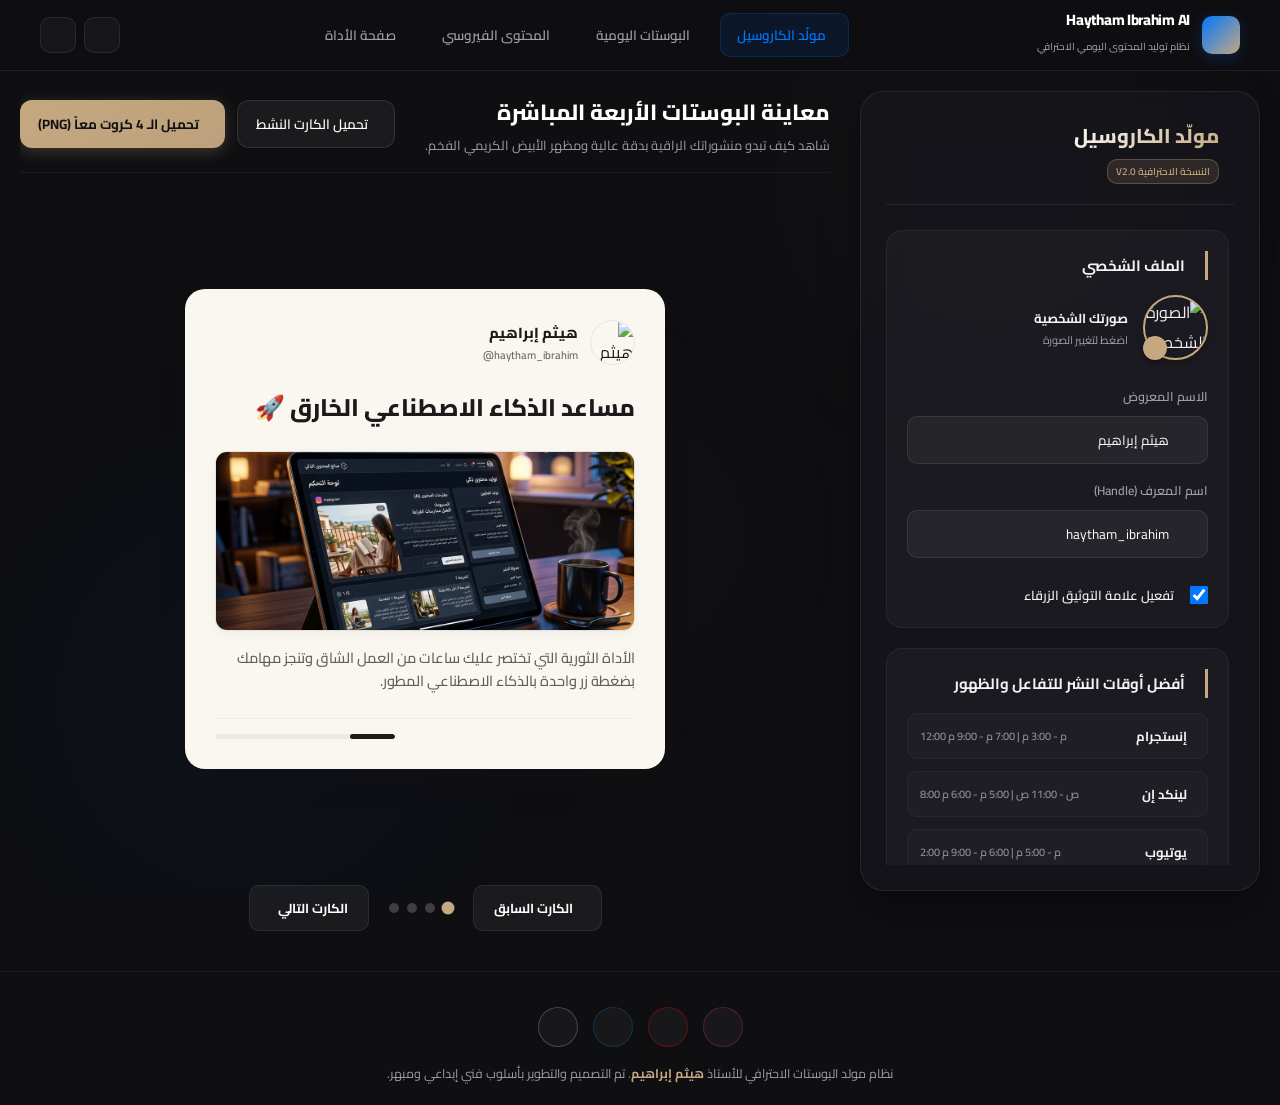
==== commit b2d965fa: "Remove landing page links" ====
--- a/index.html
+++ b/index.html
@@ -45,7 +45,6 @@
                 <a href="daily-posts.html" class="nav-link"><i class="ri-calendar-schedule-line"></i> البوستات اليومية</a>
                 <a href="viral-generator.html" class="nav-link"><i class="ri-fire-fill"></i> المحتوى الفيروسي</a>
                 <a href="tool.html" class="nav-link"><i class="ri-tools-line"></i> صفحة الأداة</a>
-                <a href="instagram-profile.html" class="nav-link"><i class="ri-instagram-line"></i> صفحة الهبوط</a>
             </div>
             <div class="nav-actions">
                 <button class="nav-action-btn-arrow" onclick="history.back()" title="رجوع"><i class="ri-arrow-right-line"></i></button>
